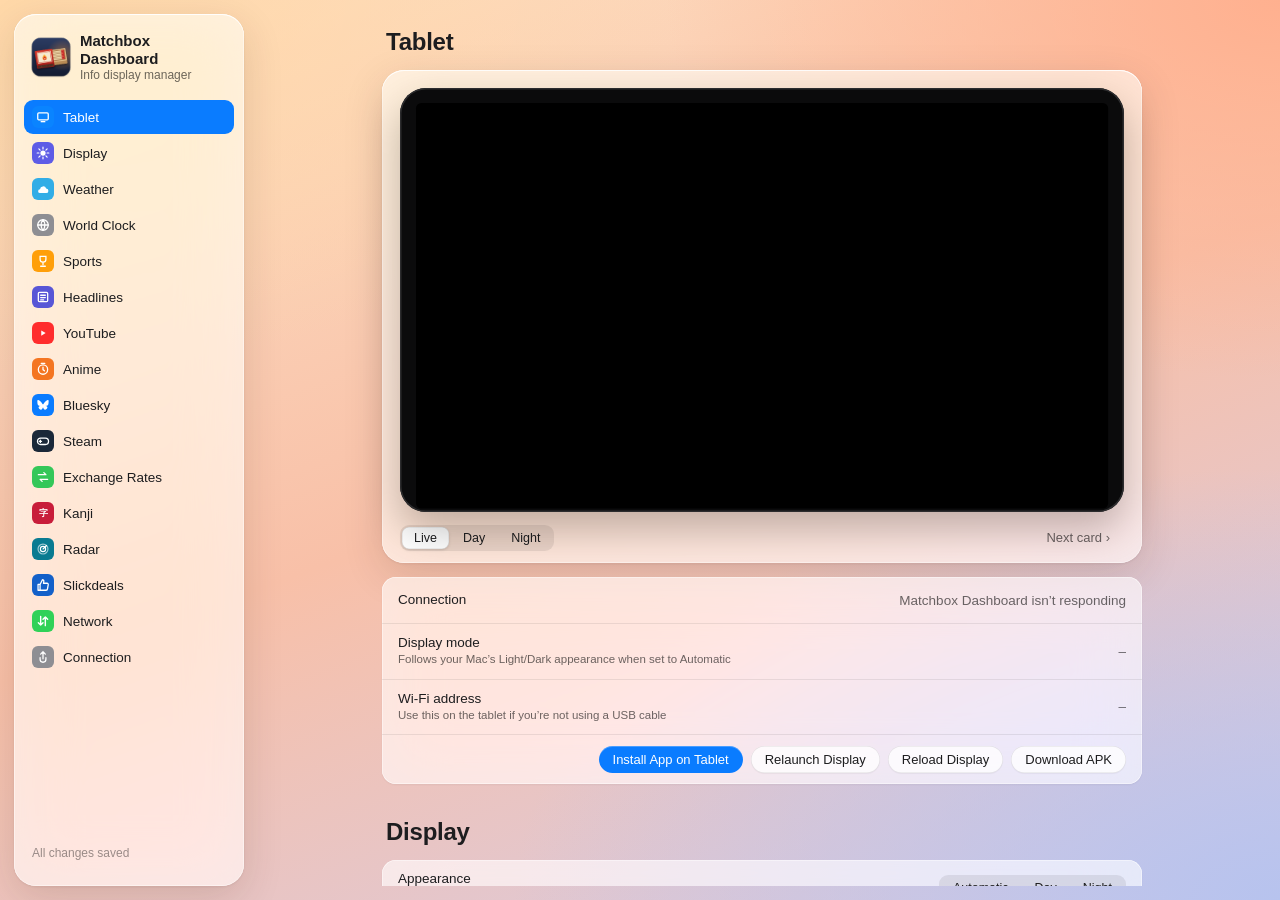
==== web/manager/index.html @ abdc673b "Matchbox Dashboard: Mac menu bar app and Fire tablet info display Swift menu bar app that serves liv" ====
<!doctype html>
<html lang="en">
<head>
<meta charset="utf-8">
<meta name="viewport" content="width=device-width, initial-scale=1">
<title>Matchbox Dashboard</title>
<link rel="icon" href="icon.png">
<link rel="stylesheet" href="manager.css">
</head>
<body>
<div class="wall"></div>
<div class="app">
  <aside class="sidebar glass">
    <div class="brand">
      <img class="logo" src="icon.png" alt="">
      <div><div class="brand-name">Matchbox Dashboard</div><div class="brand-sub" id="brand-sub">Info display manager</div></div>
    </div>
    <nav>
      <a href="#tablet" class="on"><span class="nico" style="background:#0a84ff">􀟜</span>Tablet</a>
      <a href="#display"><span class="nico" style="background:#5e5ce6">􀏞</span>Display</a>
      <a href="#weather"><span class="nico" style="background:#32ade6">􀇕</span>Weather</a>
      <a href="#worldclock"><span class="nico" style="background:#8e8e93"></span>World Clock</a>
      <a href="#sports"><span class="nico" style="background:#ff9f0a">􀛸</span>Sports</a>
      <a href="#news"><span class="nico" style="background:#5856d6"></span>Headlines</a>
      <a href="#youtube"><span class="nico" style="background:#ff2d2d"></span>YouTube</a>
      <a href="#anime"><span class="nico" style="background:#f47521"></span>Anime</a>
      <a href="#bluesky"><span class="nico" style="background:#0a7cff"></span>Bluesky</a>
      <a href="#steam"><span class="nico" style="background:#1b2838"></span>Steam</a>
      <a href="#exchange"><span class="nico" style="background:#34c759"></span>Exchange Rates</a>
      <a href="#kanji"><span class="nico" style="background:#c81d3a"></span>Kanji</a>
      <a href="#radar"><span class="nico" style="background:#0a7b91"></span>Radar</a>
      <a href="#slickdeals"><span class="nico" style="background:#1360c9"></span>Slickdeals</a>
      <a href="#network"><span class="nico" style="background:#30d158">􀤆</span>Network</a>
      <a href="#connection"><span class="nico" style="background:#8e8e93">􀉣</span>Connection</a>
    </nav>
    <div class="side-foot" id="saved">All changes saved</div>
  </aside>

  <main class="content">
    <!-- Tablet / status -->
    <section id="tablet">
      <h1>Tablet</h1>
      <div class="preview-wrap glass">
        <div class="bezel"><iframe id="preview" src="/display/" title="Display preview" tabindex="-1"></iframe></div>
        <div class="preview-bar">
          <div class="seg" id="preview-theme">
            <button data-v="" class="on">Live</button><button data-v="day">Day</button><button data-v="night">Night</button>
          </div>
          <button class="btn ghost" id="btn-next">Next card ›</button>
        </div>
      </div>

      <div class="group">
        <div class="row"><div class="lbl">Connection<div class="hint" id="usb-hint"></div></div><div class="val" id="usb-status">Checking…</div></div>
        <div class="row"><div class="lbl">Display mode<div class="hint">Follows your Mac’s Light/Dark appearance when set to Automatic</div></div><div class="val" id="mode-status">–</div></div>
        <div class="row"><div class="lbl">Wi-Fi address<div class="hint">Use this on the tablet if you’re not using a USB cable</div></div><div class="val mono" id="wifi-url">–</div></div>
        <div class="row actions">
          <button class="btn primary" data-action="install">Install App on Tablet</button>
          <button class="btn" data-action="launch">Relaunch Display</button>
          <button class="btn" data-action="reload">Reload Display</button>
          <a class="btn" href="/download/MatchboxDashboard.apk" id="apk-link">Download APK</a>
        </div>
        <div class="row note" id="action-msg" hidden></div>
      </div>
    </section>

    <!-- Display -->
    <section id="display">
      <h1>Display</h1>
      <div class="group">
        <div class="row"><div class="lbl">Appearance<div class="hint">Night mode is an ultra high-contrast black theme</div></div>
          <div class="seg" data-key="theme"><button data-v="auto">Automatic</button><button data-v="day">Day</button><button data-v="night">Night</button></div></div>
        <div class="row"><div class="lbl">Compact metrics<div class="hint">Mac metrics take the left quarter of the screen instead of half, giving the clock and cards more room</div></div><label class="switch"><input type="checkbox" data-key="compact"><i></i></label></div>
        <div class="row"><div class="lbl">24-hour clock</div><label class="switch"><input type="checkbox" data-key="clock24h"><i></i></label></div>
        <div class="row"><div class="lbl">Rotate cards every<div class="hint">Weather, scores and headlines take turns on the right half</div></div>
          <div class="slider"><input type="range" min="6" max="60" step="1" data-key="cycleSeconds" data-num><span class="out" data-out="cycleSeconds" data-suffix=" s"></span></div></div>
        <div class="row"><div class="lbl">Show weather</div><label class="switch"><input type="checkbox" data-key="cards.weather"><i></i></label></div>
        <div class="row"><div class="lbl">Show sports scores</div><label class="switch"><input type="checkbox" data-key="cards.sports"><i></i></label></div>
        <div class="row"><div class="lbl">Show headlines</div><label class="switch"><input type="checkbox" data-key="cards.news"><i></i></label></div>
        <div class="row"><div class="lbl">Show YouTube uploads</div><label class="switch"><input type="checkbox" data-key="cards.youtube"><i></i></label></div>
        <div class="row"><div class="lbl">Show anime countdowns</div><label class="switch"><input type="checkbox" data-key="cards.anime"><i></i></label></div>
        <div class="row"><div class="lbl">Show Bluesky posts</div><label class="switch"><input type="checkbox" data-key="cards.bluesky"><i></i></label></div>
        <div class="row"><div class="lbl">Show Steam wishlist releases</div><label class="switch"><input type="checkbox" data-key="cards.steamUpcoming"><i></i></label></div>
        <div class="row"><div class="lbl">Show Steam wishlist deals</div><label class="switch"><input type="checkbox" data-key="cards.steamDeals"><i></i></label></div>
        <div class="row"><div class="lbl">Show recent Steam achievements</div><label class="switch"><input type="checkbox" data-key="cards.steamAchievements"><i></i></label></div>
        <div class="row"><div class="lbl">Show achievements within reach</div><label class="switch"><input type="checkbox" data-key="cards.steamClosest"><i></i></label></div>
        <div class="row"><div class="lbl">Show Steam news for your games</div><label class="switch"><input type="checkbox" data-key="cards.steamNews"><i></i></label></div>
        <div class="row"><div class="lbl">Show exchange rates</div><label class="switch"><input type="checkbox" data-key="cards.fx"><i></i></label></div>
        <div class="row"><div class="lbl">Show kanji of the hour</div><label class="switch"><input type="checkbox" data-key="cards.kanji"><i></i></label></div>
        <div class="row"><div class="lbl">Show rain radar</div><label class="switch"><input type="checkbox" data-key="cards.radar"><i></i></label></div>
        <div class="row"><div class="lbl">Show Slickdeals</div><label class="switch"><input type="checkbox" data-key="cards.slickdeals"><i></i></label></div>
        <div class="row"><div class="lbl">Use the Mac’s San Francisco font<div class="hint">Streams SF Pro from this Mac to the tablet. Turn off to use the tablet’s own font.</div></div><label class="switch"><input type="checkbox" data-key="useMacFont"><i></i></label></div>
      </div>
      <h2>Day mode colors</h2>
      <div class="group">
        <div class="row"><div class="lbl">Colors<div class="hint">The night theme always stays pure black</div></div>
          <div class="seg" data-key="dayColors.mode" id="day-mode"><button data-v="wallpaper">Match Wallpaper</button><button data-v="custom">Custom</button><button data-v="golden">Golden Gate</button></div></div>
        <div class="row day-opt" data-for="wallpaper">
          <img class="wp-thumb" id="wp-thumb" alt="">
          <div class="lbl"><span id="wp-name">Your wallpaper</span><div class="hint">Re-sampled automatically when you change your wallpaper</div>
            <div class="swatches" id="wp-swatches"></div></div>
          <button class="btn" data-action="wallpaper">Resample</button>
        </div>
        <div class="row day-opt" data-for="custom">
          <div class="lbl">Color<div class="hint">Matchbox Dashboard builds a soft gradient around this color</div></div>
          <div class="presets" id="presets"></div>
          <input type="color" class="color" data-key="dayColors.custom">
        </div>
      </div>

      <h2>Screen brightness</h2>
      <div class="group">
        <div class="row"><div class="lbl">Day<div class="hint">Leave on Auto to use the tablet’s own setting</div></div>
          <div class="slider"><input type="range" min="-0.05" max="1" step="0.05" data-key="brightness.day" data-num data-bright><span class="out" data-out="brightness.day" data-bright></span></div></div>
        <div class="row"><div class="lbl">Night</div>
          <div class="slider"><input type="range" min="-0.05" max="1" step="0.05" data-key="brightness.night" data-num data-bright><span class="out" data-out="brightness.night" data-bright></span></div></div>
      </div>
    </section>

    <!-- Weather -->
    <section id="weather">
      <h1>Weather</h1>
      <div class="group">
        <div class="row"><div class="lbl">Location<div class="hint" id="loc-current"></div></div>
          <div class="search"><input type="search" id="loc-q" placeholder="Search for a city" autocomplete="off"><div class="results" id="loc-results"></div></div></div>
        <div class="row"><div class="lbl">Units</div>
          <div class="seg" data-key="units"><button data-v="imperial">°F · mph</button><button data-v="metric">°C · km/h</button></div></div>
        <div class="row note err" data-err="weather" hidden></div>
      </div>
    </section>

    <!-- World clock -->
    <section id="worldclock">
      <h1>World Clock</h1>
      <div class="group">
        <div class="row"><div class="lbl">Add a city<div class="hint">Tap the clock on the tablet to see these, along with your home time</div></div>
          <div class="search"><input type="search" id="wc-q" placeholder="Search for a city" autocomplete="off"><div class="results" id="wc-results"></div></div></div>
      </div>
      <h2>Cities (up to 5)</h2>
      <div class="group" id="wc-list"></div>
    </section>

    <!-- Sports -->
    <section id="sports">
      <h1>Sports</h1>
      <div class="group">
        <div class="row col"><div class="lbl">Leagues</div><div class="chips" id="leagues"></div></div>
        <div class="row"><div class="lbl">Favorite teams<div class="hint">Abbreviations or names, comma-separated — e.g. SF, GSW, Giants</div></div>
          <input type="text" class="field" id="favorites" placeholder="SF, GS, Warriors"></div>
        <div class="row"><div class="lbl">Only show favorite teams</div><label class="switch"><input type="checkbox" data-key="sports.onlyFavorites"><i></i></label></div>
        <div class="row"><div class="lbl">Include final scores</div><label class="switch"><input type="checkbox" data-key="sports.includeFinals"><i></i></label></div>
        <div class="row"><div class="lbl">Games per card</div>
          <div class="slider"><input type="range" min="2" max="5" step="1" data-key="sports.maxPerCard" data-num><span class="out" data-out="sports.maxPerCard"></span></div></div>
        <div class="row note err" data-err="sports" hidden></div>
      </div>
      <p class="foot">Scores and TV networks come from ESPN’s public scoreboard and refresh every 30 seconds while games are live.</p>
    </section>

    <!-- Headlines -->
    <section id="news">
      <h1>Headlines</h1>
      <div class="group" id="feeds"></div>
      <div class="group">
        <div class="row add-feed">
          <input type="text" class="field" id="feed-name" placeholder="Name (optional)">
          <input type="url" class="field grow" id="feed-url" placeholder="https://example.com/feed.xml">
          <button class="btn primary" id="feed-add">Add Feed</button>
        </div>
        <div class="row"><div class="lbl">Headlines per card</div>
          <div class="slider"><input type="range" min="2" max="4" step="1" data-key="headlinesPerCard" data-num><span class="out" data-out="headlinesPerCard"></span></div></div>
        <div class="row note err" data-err="news" hidden></div>
      </div>
    </section>

    <!-- YouTube -->
    <section id="youtube">
      <h1>YouTube</h1>
      <div class="group">
        <div class="row add-feed">
          <input type="text" class="field grow" id="yt-add" placeholder="Channel URL, @handle or channel ID">
          <button class="btn primary" id="yt-add-btn">Add Channel</button>
        </div>
        <div class="row col">
          <div class="lbl">Import your subscriptions from YouTube
            <ol class="steps">
              <li>Open <a href="https://www.youtube.com/feed/channels" target="_blank" rel="noopener">youtube.com/feed/channels</a> while signed in.</li>
              <li>Scroll to the very bottom so every channel loads (holding the <b>End</b> key helps).</li>
              <li>Press <b>⌘A</b> then <b>⌘C</b>, come back here and paste with <b>⌘V</b>.</li>
            </ol>
          </div>
          <textarea class="field paste" id="yt-paste" placeholder="Paste your YouTube channels page here"></textarea>
          <div class="paste-bar"><span class="hint" id="yt-paste-info"></span>
            <button class="btn primary" id="yt-paste-btn" disabled>Import Channels</button></div>
        </div>
        <div class="row"><div class="lbl">Have a Google Takeout file?<div class="hint">Pick <code>subscriptions.csv</code> from <b>YouTube and YouTube Music › subscriptions</b></div></div>
          <label class="btn">Choose subscriptions.csv…<input type="file" id="yt-import" accept=".csv,text/csv" hidden></label></div>
        <div class="row"><div class="lbl">Show uploads from the last</div>
          <div class="slider"><input type="range" min="1" max="30" step="1" data-key="youtube.maxAgeDays" data-num><span class="out" data-out="youtube.maxAgeDays" data-suffix=" days"></span></div></div>
        <div class="row"><div class="lbl">Hide Shorts</div><label class="switch"><input type="checkbox" data-key="youtube.hideShorts"><i></i></label></div>
        <div class="row note err" data-err="youtube" hidden></div>
      </div>
      <h2 id="yt-count">Channels</h2>
      <div class="group" id="yt-channels"></div>
      <p class="foot">Matchbox Dashboard reads each channel’s public upload feed, so no Google sign-in is needed. The newest uploads across all channels are shown first.</p>
    </section>

    <!-- Anime -->
    <section id="anime">
      <h1>Anime</h1>
      <div class="group">
        <div class="row"><div class="lbl">Add a show<div class="hint">Search currently airing and upcoming anime</div></div>
          <div class="search"><input type="search" id="an-q" placeholder="Search anime" autocomplete="off"><div class="results wide" id="an-results"></div></div></div>
        <div class="row"><div class="lbl">AniList username<div class="hint">Optional: also follow everything on your AniList Watching and Planning lists</div></div>
          <input type="text" class="field" data-key="anime.anilistUser" data-lazy placeholder="Not linked"></div>
        <div class="row"><div class="lbl">Crunchyroll release delay<div class="hint">Countdowns use the Japanese broadcast time. Crunchyroll simulcasts usually appear shortly after, so add a delay if you want the countdown to match.</div></div>
          <div class="slider"><input type="range" min="0" max="240" step="15" data-key="anime.delayMinutes" data-num><span class="out" data-out="anime.delayMinutes" data-suffix=" min"></span></div></div>
        <div class="row note err" data-err="anime" hidden></div>
      </div>
      <h2>Following</h2>
      <div class="group" id="an-shows"></div>
      <p class="foot">Schedules come from AniList’s public API. Shows streaming on Crunchyroll are marked in orange.</p>
    </section>

    <!-- Bluesky -->
    <section id="bluesky">
      <h1>Bluesky</h1>
      <div class="group">
        <div class="row add-feed">
          <input type="text" class="field grow" id="bs-add" placeholder="@handle or bsky.app profile link">
          <button class="btn primary" id="bs-add-btn">Add Account</button>
        </div>
        <div class="row"><div class="lbl">Include reposts</div><label class="switch"><input type="checkbox" data-key="bluesky.includeReposts"><i></i></label></div>
        <div class="row note err" data-err="bluesky" hidden></div>
      </div>
      <h2>Accounts</h2>
      <div class="group" id="bs-list"></div>
      <p class="foot">Shows the newest posts from these accounts (no replies). Bluesky posts are public, so no sign-in is needed. Add your own handle to see your posts.</p>
    </section>

    <!-- Steam -->
    <section id="steam">
      <h1>Steam</h1>
      <div class="group">
        <div class="row add-feed">
          <input type="text" class="field grow" id="st-profile" placeholder="steamcommunity.com/id/yourname or your SteamID">
          <button class="btn primary" id="st-btn">Connect</button>
        </div>
        <div class="row"><div class="lbl">Wishlist<div class="hint" id="st-status">Not connected</div></div>
          <button class="btn danger" id="st-disconnect" hidden>Disconnect</button></div>
        <div class="row"><div class="lbl">Web API key<div class="hint" id="st-key-status">Needed for achievements and news. Get a free key at <a href="https://steamcommunity.com/dev/apikey" target="_blank" rel="noopener">steamcommunity.com/dev/apikey</a> (any domain name works).</div></div>
          <input type="password" class="field" id="st-key" placeholder="Paste key" autocomplete="off" style="width:180px"><button class="btn" id="st-key-btn">Save</button></div>
        <div class="row note err" data-err="steamActivity" hidden></div>
        <div class="row"><div class="lbl">Only show deals of at least</div>
          <div class="slider"><input type="range" min="0" max="90" step="5" data-key="steam.minDiscount" data-num><span class="out" data-out="steam.minDiscount" data-suffix="% off"></span></div></div>
        <div class="row note err" data-err="steam" hidden></div>
      </div>
      <p class="foot">Your wishlist needs to be public: in Steam, open <b>Profile › Edit Profile › Privacy Settings</b> and set <b>Game details</b> to Public. Release dates and prices come from the Steam store and refresh every 30 minutes.</p>
    </section>

    <!-- Exchange rates -->
    <section id="exchange">
      <h1>Exchange Rates</h1>
      <div class="group">
        <div class="row"><div class="lbl">Add a pair</div>
          <select class="field" id="fx-from" style="width:150px"></select><span style="color:var(--text-2)">→</span><select class="field" id="fx-to" style="width:150px"></select>
          <button class="btn primary" id="fx-add">Add</button></div>
        <div class="row note err" data-err="fx" hidden></div>
      </div>
      <h2>Pairs (up to 4)</h2>
      <div class="group" id="fx-list"></div>
      <p class="foot">Reference rates from the European Central Bank (via Frankfurter), published each business day around 4 PM Central European Time. Each pair gets its own card with a 30-day chart.</p>
    </section>

    <!-- Kanji -->
    <section id="kanji">
      <h1>Kanji</h1>
      <div class="group">
        <div class="row"><div class="lbl">Level<div class="hint">A new kanji every hour from this set, with readings, example words and an animated stroke order</div></div>
          <select class="field" id="kj-level" style="width:230px">
            <option value="jlpt-5">JLPT N5 (beginner)</option><option value="jlpt-4">JLPT N4</option><option value="jlpt-3">JLPT N3</option>
            <option value="jlpt-2">JLPT N2</option><option value="jlpt-1">JLPT N1 (advanced)</option>
            <option value="grade-1">School grade 1</option><option value="grade-2">School grade 2</option><option value="grade-3">School grade 3</option>
            <option value="grade-4">School grade 4</option><option value="grade-5">School grade 5</option><option value="grade-6">School grade 6</option>
            <option value="kyouiku">All elementary school kanji</option><option value="joyo">All Jōyō kanji (2,136)</option><option value="jinmeiyo">Jinmeiyō (name) kanji</option>
          </select></div>
        <div class="row note err" data-err="kanji" hidden></div>
      </div>
      <p class="foot">Kanji data from kanjiapi.dev (KANJIDIC and JMdict); stroke order from KanjiVG. Tap the card on the tablet for a QR code to the full entry on Jisho.</p>
    </section>

    <!-- Radar -->
    <section id="radar">
      <h1>Radar</h1>
      <div class="group">
        <div class="row"><div class="lbl">Use the weather location<div class="hint" id="rd-weather"></div></div><label class="switch"><input type="checkbox" data-key="radar.useWeatherLocation"><i></i></label></div>
        <div class="row" id="rd-pick"><div class="lbl">Radar location<div class="hint" id="rd-current"></div></div>
          <div class="search"><input type="search" id="rd-q" placeholder="Search for a place" autocomplete="off"><div class="results" id="rd-results"></div></div></div>
        <div class="row"><div class="lbl">Zoom</div>
          <div class="slider"><input type="range" min="3" max="7" step="1" data-key="radar.zoom" data-num><span class="out" id="rd-zoom-out"></span></div></div>
        <div class="row note err" data-err="radar" hidden></div>
      </div>
      <p class="foot">Live precipitation from RainViewer, updated every 10 minutes and looped over the last two hours. RainViewer’s free maps go up to zoom level 7 (about a 150-mile-wide view on the tablet).</p>
    </section>

    <!-- Slickdeals -->
    <section id="slickdeals">
      <h1>Slickdeals</h1>
      <div class="group">
        <div class="row"><div class="lbl">Frontpage deals<div class="hint">Hand-picked by Slickdeals’ editors</div></div><label class="switch"><input type="checkbox" data-key="slickdeals.frontpage"><i></i></label></div>
        <div class="row"><div class="lbl">Popular deals<div class="hint">Trending with the community</div></div><label class="switch"><input type="checkbox" data-key="slickdeals.popular"><i></i></label></div>
        <div class="row col"><div class="lbl">Categories</div><div class="chips" id="sd-cats"></div></div>
        <div class="row add-feed">
          <input type="text" class="field grow" id="sd-add" placeholder="Search for anything, e.g. “mechanical keyboard”">
          <button class="btn primary" id="sd-add-btn">Add Search</button>
        </div>
        <div class="row note err" data-err="slickdeals" hidden></div>
      </div>
      <h2>Your searches</h2>
      <div class="group" id="sd-list"></div>
      <p class="foot">Each category is a Slickdeals search, newest deals first. Checked every 10 minutes.</p>
    </section>

    <!-- Network -->
    <section id="network">
      <h1>Network</h1>
      <div class="group">
        <div class="row"><div class="lbl">Live throughput<div class="hint">Measured on your Mac’s primary interface</div></div><div class="val" id="net-live">–</div></div>
        <div class="row"><div class="lbl">Last speed test<div class="hint" id="st-when"></div></div><div class="val" id="st-result">–</div></div>
        <div class="row"><div class="lbl">Run speed tests automatically<div class="hint">Uses macOS networkQuality — each run uses some bandwidth</div></div><label class="switch"><input type="checkbox" data-key="speedTest.enabled"><i></i></label></div>
        <div class="row"><div class="lbl">Every</div>
          <div class="slider"><input type="range" min="15" max="360" step="15" data-key="speedTest.intervalMinutes" data-num><span class="out" data-out="speedTest.intervalMinutes" data-suffix=" min"></span></div></div>
        <div class="row actions"><button class="btn" data-action="speedtest">Run Speed Test Now</button><button class="btn" data-action="refresh">Refresh Weather, Scores &amp; News</button></div>
      </div>
    </section>

    <!-- Connection -->
    <section id="connection">
      <h1>Connection</h1>
      <div class="group">
        <div class="row"><div class="lbl">Set up USB automatically<div class="hint">Runs <code>adb reverse</code> so the tablet reaches this Mac over the cable</div></div><label class="switch"><input type="checkbox" data-key="adb.autoReverse"><i></i></label></div>
        <div class="row"><div class="lbl">Open the display when the tablet is plugged in</div><label class="switch"><input type="checkbox" data-key="adb.autoLaunch"><i></i></label></div>
        <div class="row"><div class="lbl">Use any Android device<div class="hint">Off = only Amazon Fire tablets are set up, so other Android devices on this Mac are left alone</div></div><label class="switch"><input type="checkbox" data-key="adb.anyDevice"><i></i></label></div>
        <div class="row"><div class="lbl">Allow tablets on Wi-Fi<div class="hint">Off = USB only. The manager is always restricted to this Mac.</div></div><label class="switch"><input type="checkbox" data-key="allowNetwork"><i></i></label></div>
        <div class="row"><div class="lbl">Port</div><input type="number" class="field small" data-key="port" data-num data-lazy min="1024" max="65535"></div>
        <div class="row"><div class="lbl">adb location<div class="hint" id="adb-found"></div></div><input type="text" class="field" data-key="adb.path" data-lazy placeholder="Auto-detect"></div>
      </div>
      <details class="help glass">
        <summary>First-time tablet setup</summary>
        <ol>
          <li>On the Fire tablet open <b>Settings › Device Options › About Fire Tablet</b> and tap <b>Serial Number</b> 7 times.</li>
          <li>Go back to <b>Device Options › Developer Options</b> and turn on <b>USB debugging</b>.</li>
          <li>Install adb on this Mac if needed: <code>brew install android-platform-tools</code>.</li>
          <li>Connect the tablet with a USB cable and tap <b>Allow</b> on the “Allow USB debugging?” prompt (check “Always allow”).</li>
          <li>Click <b>Install App on Tablet</b> above. The display opens automatically and starts whenever the tablet boots or is plugged in.</li>
        </ol>
        <p>No cable? Download the APK on the tablet’s Silk browser from the Wi-Fi address shown above, install it, then long-press the top-left corner of the display to enter that address.</p>
      </details>
      <div class="row-btns"><button class="btn danger" id="reset">Reset All Settings</button></div>
      <p class="foot" id="config-path"></p>
    </section>
  </main>
</div>
<div class="toast" id="toast"></div>
<script src="/display/palette.js"></script>
<script src="manager.js"></script>
</body>
</html>
---- web/manager/manager.css ----
:root {
  color-scheme: light dark;
  --font: -apple-system, BlinkMacSystemFont, "SF Pro Text", "Helvetica Neue", sans-serif;
  --text: #1d1d1f; --text-2: rgba(0,0,0,.58); --text-3: rgba(0,0,0,.40);
  --panel: rgba(255,255,255,.62); --panel-solid: #fff; --rim: rgba(255,255,255,.85);
  --line: rgba(0,0,0,.08); --field: rgba(255,255,255,.8); --field-line: rgba(0,0,0,.12);
  --accent: #0a7cff; --danger: #e5322d; --ok: #1f9e48; --warn: #d97a00;
  --shadow: 0 12px 40px rgba(60,30,10,.14), 0 1px 3px rgba(60,30,10,.08);
  --wall: radial-gradient(90% 70% at 0% 0%, var(--w-tl, #ffd8a8) 0%, transparent 60%),
          radial-gradient(80% 70% at 100% 0%, var(--w-tr, #ffb08f) 0%, transparent 60%),
          radial-gradient(100% 80% at 100% 100%, var(--w-br, #b7c3ee) 0%, transparent 60%),
          linear-gradient(160deg, var(--w-base-1, #ffe1c2), var(--w-base-2, #f8c0a8) 50%, var(--w-base-3, #d6cbe6));
}
@media (prefers-color-scheme: dark) {
  :root {
    --text: #f5f5f7; --text-2: rgba(255,255,255,.66); --text-3: rgba(255,255,255,.45);
    --panel: rgba(40,40,44,.62); --panel-solid: #1c1c1e; --rim: rgba(255,255,255,.16);
    --line: rgba(255,255,255,.09); --field: rgba(255,255,255,.07); --field-line: rgba(255,255,255,.14);
    --accent: #3d9bff; --danger: #ff5b55; --ok: #3ee66b; --warn: #ffb84d;
    --shadow: 0 12px 40px rgba(0,0,0,.5);
    --wall: radial-gradient(90% 70% at 0% 0%, #4a2a1c 0%, transparent 60%),
            radial-gradient(80% 70% at 100% 0%, #3d1f2b 0%, transparent 60%),
            radial-gradient(100% 80% at 100% 100%, #1d2547 0%, transparent 60%),
            linear-gradient(160deg, #1a1412, #120f16);
  }
}
* { box-sizing: border-box; }
html, body { margin: 0; height: 100%; font-family: var(--font); color: var(--text); font-size: 13px; -webkit-font-smoothing: antialiased; }
body { background: #f2e6dc; }
@media (prefers-color-scheme: dark) { body { background: #121014; } }
.wall { position: fixed; inset: 0; background: var(--wall); z-index: -1; }

.glass {
  background: var(--panel);
  -webkit-backdrop-filter: blur(30px) saturate(180%); backdrop-filter: blur(30px) saturate(180%);
  border-radius: 22px; box-shadow: var(--shadow), inset 0 1px 0 var(--rim), inset 0 0 0 .5px var(--rim);
}

.app { display: grid; grid-template-columns: 230px 1fr; gap: 14px; height: 100vh; padding: 14px; }
.sidebar { position: sticky; top: 14px; height: calc(100vh - 28px); padding: 18px 10px; display: flex; flex-direction: column; }
.brand { display: flex; align-items: center; gap: 10px; padding: 0 8px 18px; }
.logo { width: 48px; height: 48px; margin: -5px; flex: none; }   /* icon.png has the macOS 10% margin */
.brand-name { font-size: 15px; font-weight: 700; line-height: 1.2; }
.brand-sub { font-size: 12px; color: var(--text-2); }
nav { display: flex; flex-direction: column; gap: 2px; }
nav a { display: flex; align-items: center; gap: 9px; padding: 6px 8px; border-radius: 9px; color: var(--text); text-decoration: none; font-size: 13.5px; font-weight: 500; }
nav a:hover { background: var(--line); }
nav a.on { background: var(--accent); color: #fff; }
.nico { width: 22px; height: 22px; border-radius: 6px; display: grid; place-items: center; color: #fff; flex: none; }
.nico svg { width: 14px; height: 14px; }
.side-foot { margin-top: auto; padding: 8px; font-size: 12px; color: var(--text-3); }
.side-foot.busy { color: var(--accent); }

.content { overflow-y: auto; padding: 4px 18px 80px; scroll-behavior: smooth; scroll-padding-top: 10px; }
.content section { max-width: 760px; margin: 0 auto 34px; }
h1 { font-size: 24px; font-weight: 700; margin: 10px 4px 14px; letter-spacing: -.01em; }
h2 { font-size: 13px; font-weight: 600; color: var(--text-2); margin: 22px 14px 8px; }

.group { background: var(--panel); -webkit-backdrop-filter: blur(30px) saturate(180%); backdrop-filter: blur(30px) saturate(180%);
         border-radius: 14px; box-shadow: inset 0 0 0 .5px var(--rim), 0 1px 2px rgba(0,0,0,.05); margin-bottom: 12px; overflow: visible; }
.row { display: flex; align-items: center; gap: 16px; padding: 11px 16px; min-height: 46px; border-top: .5px solid var(--line); }
.row:first-child { border-top: 0; }
.row.col { flex-direction: column; align-items: stretch; gap: 10px; }
.lbl { flex: 1; font-size: 13.5px; font-weight: 500; }
.hint { font-size: 11.5px; color: var(--text-2); font-weight: 400; margin-top: 2px; line-height: 1.35; }
.val { font-size: 13.5px; color: var(--text-2); text-align: right; }
.val.mono, code { font-family: ui-monospace, "SF Mono", Menlo, monospace; font-size: 12.5px; }
code { background: var(--line); padding: 1px 5px; border-radius: 5px; }
.note { font-size: 12.5px; color: var(--text-2); white-space: pre-wrap; }
.note.err { color: var(--danger); }
.actions { flex-wrap: wrap; gap: 8px; justify-content: flex-end; }
.foot { font-size: 12px; color: var(--text-3); margin: 6px 14px; }
.dot { display: inline-block; width: 8px; height: 8px; border-radius: 50%; margin-right: 6px; vertical-align: 1px; background: var(--text-3); }
.dot.ok { background: var(--ok); } .dot.warn { background: var(--warn); } .dot.bad { background: var(--danger); }

.btn { appearance: none; border: 0; font: inherit; font-size: 13px; font-weight: 500; padding: 6px 14px; border-radius: 999px; cursor: default;
       background: var(--field); color: var(--text); box-shadow: inset 0 0 0 .5px var(--field-line), 0 1px 1px rgba(0,0,0,.05); text-decoration: none; display: inline-block; }
.btn:hover { filter: brightness(.97); }
.btn:active { filter: brightness(.92); }
.btn.primary { background: var(--accent); color: #fff; box-shadow: inset 0 1px 0 rgba(255,255,255,.25); }
.btn.danger { color: var(--danger); }
.btn.ghost { background: transparent; box-shadow: none; color: var(--text-2); }
.btn[disabled] { opacity: .5; }
.row-btns { display: flex; justify-content: flex-end; margin: 8px 4px; }

.seg { display: inline-flex; background: var(--line); border-radius: 9px; padding: 2px; gap: 2px; flex: none; }
.seg button { appearance: none; border: 0; background: transparent; font: inherit; font-size: 12.5px; font-weight: 500; color: var(--text); padding: 4px 12px; border-radius: 7px; }
.seg button.on { background: var(--panel-solid); box-shadow: 0 1px 3px rgba(0,0,0,.15), inset 0 0 0 .5px var(--field-line); }

.switch { position: relative; width: 38px; height: 22px; flex: none; }
.switch input { opacity: 0; position: absolute; inset: 0; margin: 0; z-index: 1; }
.switch i { position: absolute; inset: 0; border-radius: 11px; background: var(--field-line); transition: background .2s; }
.switch i::after { content: ""; position: absolute; left: 2px; top: 2px; width: 18px; height: 18px; border-radius: 50%; background: #fff;
                   box-shadow: 0 1px 3px rgba(0,0,0,.3); transition: transform .2s; }
.switch input:checked + i { background: var(--ok); }
.switch input:checked + i::after { transform: translateX(16px); }

.slider { display: flex; align-items: center; gap: 10px; flex: none; }
.slider input { width: 200px; accent-color: var(--accent); }
.slider .out { min-width: 52px; text-align: right; color: var(--text-2); font-variant-numeric: tabular-nums; }

.field { font: inherit; font-size: 13px; padding: 6px 10px; border-radius: 8px; border: 0; background: var(--field); color: var(--text);
         box-shadow: inset 0 0 0 .5px var(--field-line); width: 260px; outline: none; }
.field:focus { box-shadow: inset 0 0 0 .5px var(--field-line), 0 0 0 3px color-mix(in srgb, var(--accent) 35%, transparent); }
.field.small { width: 90px; }
.field.grow { flex: 1; width: auto; }
.add-feed .field:first-child { width: 160px; }

.search { position: relative; }
.search input { font: inherit; width: 260px; padding: 6px 10px; border-radius: 8px; border: 0; background: var(--field); color: var(--text); box-shadow: inset 0 0 0 .5px var(--field-line); outline: none; }
.results { position: absolute; right: 0; top: calc(100% + 6px); width: 320px; z-index: 10; display: none; background: var(--panel-solid);
           border-radius: 12px; box-shadow: var(--shadow), inset 0 0 0 .5px var(--field-line); padding: 4px; }
.results.open { display: block; }
.results div { padding: 7px 10px; border-radius: 8px; font-size: 13px; }
.results div:hover, .results div.sel { background: var(--accent); color: #fff; }
.results div small { display: block; opacity: .7; font-size: 11.5px; }

.chips { display: flex; flex-wrap: wrap; gap: 6px; }
.chips label { display: inline-flex; align-items: center; gap: 6px; padding: 5px 12px; border-radius: 999px; background: var(--field);
               box-shadow: inset 0 0 0 .5px var(--field-line); font-size: 12.5px; font-weight: 500; }
.chips label.on { background: var(--accent); color: #fff; box-shadow: none; }
.chips input { display: none; }

.feed .lbl b { font-weight: 600; }
.feed .url { font-size: 11.5px; color: var(--text-2); word-break: break-all; }
.feed .x { appearance: none; border: 0; background: transparent; color: var(--text-3); font-size: 18px; line-height: 1; padding: 2px 6px; }
.feed .x:hover { color: var(--danger); }
.feed .mv { appearance: none; border: 0; background: transparent; color: var(--text-3); font-size: 12px; padding: 2px 4px; }

/* Live preview of the 1024×600 tablet */
.preview-wrap { padding: 18px 18px 12px; margin-bottom: 14px; }
.bezel { position: relative; width: 100%; aspect-ratio: 1024 / 600; border-radius: 26px; background: #0b0b0c; padding: 2.2%;
         box-shadow: 0 18px 40px rgba(0,0,0,.25), inset 0 0 0 1.5px #2c2c2e; overflow: hidden; }
.bezel iframe { position: absolute; left: 2.2%; top: 3.6%; width: 1024px; height: 600px; border: 0; border-radius: 8px; transform-origin: 0 0; pointer-events: none; background: #000; }
.preview-bar { display: flex; align-items: center; justify-content: space-between; margin-top: 12px; }

.help { padding: 6px 18px; margin: 14px 0; font-size: 13px; line-height: 1.5; }
.help summary { font-weight: 600; padding: 8px 0; cursor: default; }
.help ol { padding-left: 20px; margin: 4px 0 8px; }
.help p { color: var(--text-2); }

.toast { position: fixed; left: 50%; bottom: 22px; transform: translate(-50%, 20px); opacity: 0; transition: all .3s;
         background: var(--panel-solid); padding: 10px 18px; border-radius: 999px; box-shadow: var(--shadow); font-weight: 500; pointer-events: none; }
.toast.show { opacity: 1; transform: translate(-50%, 0); }

/* Day colors */
.day-opt[hidden] { display: none; }
.wp-thumb { width: 112px; height: 68px; border-radius: 8px; object-fit: cover; flex: none; background: var(--line);
            box-shadow: inset 0 0 0 .5px var(--field-line), 0 1px 3px rgba(0,0,0,.15); }
.swatches { display: flex; gap: 5px; margin-top: 7px; }
.swatches i { display: block; width: 22px; height: 22px; border-radius: 6px; box-shadow: inset 0 0 0 .5px rgba(0,0,0,.15); }
.swatches i.pastel { border-radius: 50%; }
.swatches .arrow { color: var(--text-3); font-size: 12px; align-self: center; margin: 0 3px; }
.presets { display: flex; gap: 7px; }
.presets button { appearance: none; border: 0; width: 20px; height: 20px; border-radius: 50%; padding: 0;
                  box-shadow: inset 0 0 0 .5px rgba(0,0,0,.2); }
.presets button.on { box-shadow: 0 0 0 2px var(--panel-solid), 0 0 0 4px var(--accent); }
.color { appearance: none; -webkit-appearance: none; width: 44px; height: 28px; border: 0; padding: 0; border-radius: 8px;
         background: transparent; box-shadow: inset 0 0 0 .5px var(--field-line); }
.color::-webkit-color-swatch-wrapper { padding: 3px; }
.color::-webkit-color-swatch { border: 0; border-radius: 6px; }

/* YouTube + anime lists */
.results.wide { width: 380px; max-height: 420px; overflow-y: auto; }
.results .an-res { display: flex; gap: 10px; align-items: center; }
.results .an-res img { width: 34px; height: 48px; border-radius: 5px; object-fit: cover; flex: none; background: var(--line); }
.results .an-res .cr, .media-row .cr { color: #f47521; font-weight: 600; }
.results div.sel .cr, .results div:hover .cr { color: #fff; }
.media-row { gap: 12px; }
.media-row img { width: 40px; height: 56px; border-radius: 6px; object-fit: cover; flex: none; background: var(--line); }
.media-row .x { appearance: none; border: 0; background: transparent; color: var(--text-3); font-size: 18px; line-height: 1; padding: 2px 6px; }
.media-row .x:hover { color: var(--danger); }
.yt-list { max-height: 360px; overflow-y: auto; }

.row[hidden] { display: none; }

/* Let search dropdowns float above the following groups (each glass group is its own stacking context). */
.group { position: relative; }
.group:focus-within, .group:has(.results.open) { z-index: 20; }
.media-row .mv { appearance: none; border: 0; background: transparent; color: var(--text-3); font-size: 12px; padding: 2px 4px; }

/* Paste-from-YouTube import */
.steps { margin: 6px 0 0; padding-left: 20px; font-size: 12.5px; font-weight: 400; color: var(--text-2); line-height: 1.6; }
.steps a { color: var(--accent); }
.field.paste { width: 100%; height: 96px; resize: vertical; font-size: 12px; line-height: 1.4; }
.paste-bar { display: flex; align-items: center; gap: 12px; justify-content: flex-end; }
.paste-bar .hint { margin-right: auto; }
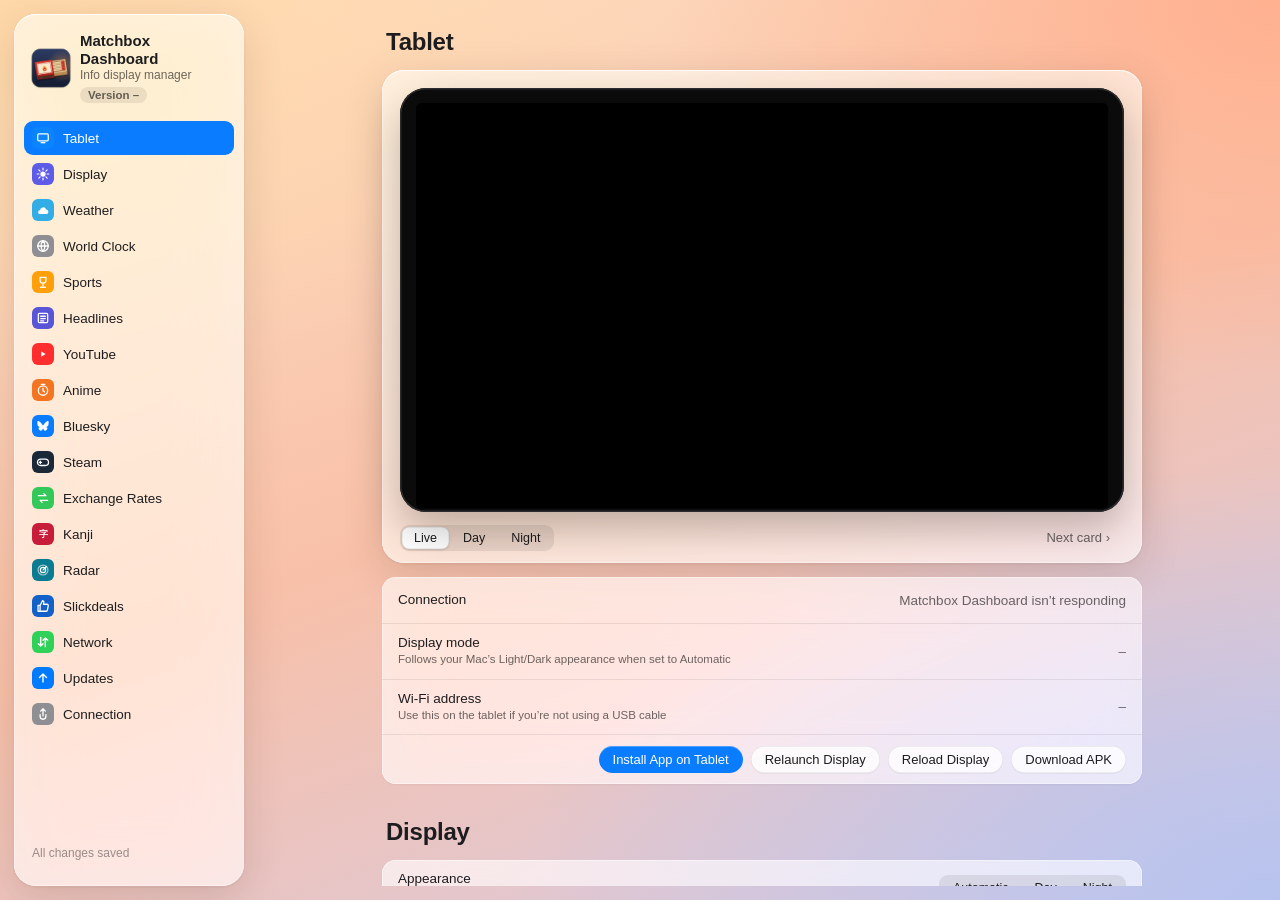
==== commit 8fb7cfce: "Add built-in updater and update notices (1.3.0) The Mac app checks GitHub releases at launch and eve" ====
--- a/web/manager/index.html
+++ b/web/manager/index.html
@@ -13,7 +13,8 @@
   <aside class="sidebar glass">
     <div class="brand">
       <img class="logo" src="icon.png" alt="">
-      <div><div class="brand-name">Matchbox Dashboard</div><div class="brand-sub" id="brand-sub">Info display manager</div></div>
+      <div><div class="brand-name">Matchbox Dashboard</div><div class="brand-sub" id="brand-sub">Info display manager</div>
+        <a class="ver-pill" id="ver-pill" href="#updates" title="Updates">Version –</a></div>
     </div>
     <nav>
       <a href="#tablet" class="on"><span class="nico" style="background:#0a84ff">􀟜</span>Tablet</a>
@@ -31,12 +32,20 @@
       <a href="#radar"><span class="nico" style="background:#0a7b91"></span>Radar</a>
       <a href="#slickdeals"><span class="nico" style="background:#1360c9"></span>Slickdeals</a>
       <a href="#network"><span class="nico" style="background:#30d158">􀤆</span>Network</a>
+      <a href="#updates"><span class="nico" style="background:#007aff"></span>Updates<span class="nav-badge" id="nav-upd" hidden>1</span></a>
       <a href="#connection"><span class="nico" style="background:#8e8e93">􀉣</span>Connection</a>
     </nav>
     <div class="side-foot" id="saved">All changes saved</div>
   </aside>
 
   <main class="content">
+    <div class="upd-banner glass" id="upd-banner" hidden>
+      <span class="upd-ico">↑</span>
+      <div class="upd-txt"><b id="upd-title"></b><span id="upd-sub">You have version –</span></div>
+      <a class="btn ghost" id="upd-notes" href="#updates">What’s New</a>
+      <button class="btn primary" data-upd="install">Install and Relaunch</button>
+      <button class="upd-x" id="upd-dismiss" aria-label="Dismiss" title="Hide until the next version">×</button>
+    </div>
     <!-- Tablet / status -->
     <section id="tablet">
       <h1>Tablet</h1>
@@ -115,6 +124,27 @@
         <div class="row"><div class="lbl">Night</div>
           <div class="slider"><input type="range" min="-0.05" max="1" step="0.05" data-key="brightness.night" data-num data-bright><span class="out" data-out="brightness.night" data-bright></span></div></div>
       </div>
+
+      <h2>Screen timeout</h2>
+      <div class="group">
+        <div class="row"><div class="lbl">Tablet screen<div class="hint">Over USB the Mac switches the screen off right away. Over Wi‑Fi the page goes black and the tablet’s own screen timeout turns it off.</div></div>
+          <div class="seg" data-key="screen.mode"><button data-v="always">Always On</button><button data-v="timeout">After Inactivity</button><button data-v="screensaver">With Screen Saver</button></div></div>
+        <div class="row dep" data-dep="screen.mode=timeout"><div class="lbl">Turn off after<div class="hint">Minutes without a touch. Press the tablet’s power button to wake it.</div></div>
+          <select class="field" data-key="screen.timeoutMinutes" data-num style="width:150px">
+            <option value="1">1 minute</option><option value="2">2 minutes</option><option value="5">5 minutes</option><option value="10">10 minutes</option>
+            <option value="15">15 minutes</option><option value="30">30 minutes</option><option value="60">1 hour</option><option value="120">2 hours</option></select></div>
+        <div class="row dep" data-dep="screen.mode=screensaver"><div class="lbl">Follows the Mac’s screen saver<div class="hint">The screen turns off when the screen saver starts and back on when it stops (over USB). The lock screen alone doesn’t turn it off.</div></div></div>
+      </div>
+
+      <h2>Claude Code usage</h2>
+      <div class="group">
+        <div class="row"><div class="lbl">Show Claude tile<div class="hint">Adds a metrics tile with context left in your latest Claude Code session, tokens used today and this week, and the time to your weekly reset. Read from Claude Code’s logs on this Mac.</div></div><label class="switch"><input type="checkbox" data-key="claude.enabled"><i></i></label></div>
+        <div class="row"><div class="lbl">Weekly limit resets<div class="hint">Claude shows the day and time under Settings › Usage. The Mac has no way to look it up.</div></div>
+          <select class="field" data-key="claude.resetDay" data-num style="width:150px">
+            <option value="-1">Not set</option><option value="0">Sunday</option><option value="1">Monday</option><option value="2">Tuesday</option><option value="3">Wednesday</option>
+            <option value="4">Thursday</option><option value="5">Friday</option><option value="6">Saturday</option></select>
+          <input type="time" class="field" data-key="claude.resetTime" data-lazy style="width:130px"></div>
+      </div>
     </section>
 
     <!-- Weather -->
@@ -334,12 +364,29 @@
     </section>
 
     <!-- Connection -->
+    <section id="updates">
+      <h1>Updates</h1>
+      <div class="group">
+        <div class="row"><div class="lbl">Installed version<div class="hint" id="upd-where"></div></div><div class="val ver-big" id="upd-current">–</div></div>
+        <div class="row"><div class="lbl">Latest release<div class="hint" id="upd-checked">Not checked yet</div></div><div class="val" id="upd-latest">–</div></div>
+        <div class="row"><div class="lbl">Check for updates automatically<div class="hint">Looks at the project’s GitHub releases when the app opens and every 6 hours. Nothing is installed until you choose to.</div></div><label class="switch"><input type="checkbox" data-key="updates.check"><i></i></label></div>
+        <div class="row actions">
+          <button class="btn" data-upd="check">Check Now</button>
+          <button class="btn primary" data-upd="install" hidden>Install and Relaunch</button>
+          <span class="upd-progress" id="upd-progress" hidden><i></i></span>
+          <span class="hint" id="upd-msg"></span>
+        </div>
+      </div>
+      <details class="help glass" id="upd-notes-box" hidden><summary id="upd-notes-sum">What’s new</summary><div class="notes" id="upd-notes-body"></div></details>
+      <p class="foot">Updates come from <a href="https://github.com/taxfraud311/matchbox-dashboard/releases" target="_blank">github.com/taxfraud311/matchbox-dashboard</a>. The download is checked against GitHub’s SHA-256 checksum before it replaces the app. A tablet connected over USB gets the new tablet app automatically after the Mac updates.</p>
+    </section>
+
     <section id="connection">
       <h1>Connection</h1>
       <div class="group">
         <div class="row"><div class="lbl">Set up USB automatically<div class="hint">Runs <code>adb reverse</code> so the tablet reaches this Mac over the cable</div></div><label class="switch"><input type="checkbox" data-key="adb.autoReverse"><i></i></label></div>
         <div class="row"><div class="lbl">Open the display when the tablet is plugged in</div><label class="switch"><input type="checkbox" data-key="adb.autoLaunch"><i></i></label></div>
-        <div class="row"><div class="lbl">Use any Android device<div class="hint">Off = only Amazon Fire tablets are set up, so other Android devices on this Mac are left alone</div></div><label class="switch"><input type="checkbox" data-key="adb.anyDevice"><i></i></label></div>
+        <div class="row"><div class="lbl">Use any Android device<div class="hint">Off = only Amazon Fire tablets and devices you’ve chosen are set up, so phones and TV boxes connected to this Mac are left alone</div></div><label class="switch"><input type="checkbox" data-key="adb.anyDevice"><i></i></label></div>
         <div class="row"><div class="lbl">Allow tablets on Wi-Fi<div class="hint">Off = USB only. The manager is always restricted to this Mac.</div></div><label class="switch"><input type="checkbox" data-key="allowNetwork"><i></i></label></div>
         <div class="row"><div class="lbl">Port</div><input type="number" class="field small" data-key="port" data-num data-lazy min="1024" max="65535"></div>
         <div class="row"><div class="lbl">adb location<div class="hint" id="adb-found"></div></div><input type="text" class="field" data-key="adb.path" data-lazy placeholder="Auto-detect"></div>
@@ -347,13 +394,14 @@
       <details class="help glass">
         <summary>First-time tablet setup</summary>
         <ol>
-          <li>On the Fire tablet open <b>Settings › Device Options › About Fire Tablet</b> and tap <b>Serial Number</b> 7 times.</li>
-          <li>Go back to <b>Device Options › Developer Options</b> and turn on <b>USB debugging</b>.</li>
+          <li>Turn on <b>Developer options</b> on the tablet: open <b>Settings › About tablet</b> and tap <b>Build number</b> 7 times. (Amazon Fire: <b>Settings › Device Options › About Fire Tablet</b>, tap <b>Serial Number</b> 7 times.)</li>
+          <li>In <b>Developer options</b>, turn on <b>USB debugging</b>.</li>
           <li>Install adb on this Mac if needed: <code>brew install android-platform-tools</code>.</li>
           <li>Connect the tablet with a USB cable and tap <b>Allow</b> on the “Allow USB debugging?” prompt (check “Always allow”).</li>
+          <li>Amazon Fire tablets are set up automatically. For any other tablet, click <b>Use</b> next to it under Connection in the Tablet section.</li>
           <li>Click <b>Install App on Tablet</b> above. The display opens automatically and starts whenever the tablet boots or is plugged in.</li>
         </ol>
-        <p>No cable? Download the APK on the tablet’s Silk browser from the Wi-Fi address shown above, install it, then long-press the top-left corner of the display to enter that address.</p>
+        <p>No cable? Download the APK in the tablet’s web browser from the Wi-Fi address shown above, install it, then long-press the top-left corner of the display to enter that address.</p>
       </details>
       <div class="row-btns"><button class="btn danger" id="reset">Reset All Settings</button></div>
       <p class="foot" id="config-path"></p>
--- a/web/manager/manager.css
+++ b/web/manager/manager.css
@@ -48,6 +48,28 @@
 nav a.on { background: var(--accent); color: #fff; }
 .nico { width: 22px; height: 22px; border-radius: 6px; display: grid; place-items: center; color: #fff; flex: none; }
 .nico svg { width: 14px; height: 14px; }
+.ver-pill { display: inline-block; margin-top: 5px; padding: 2px 8px; border-radius: 999px; font-size: 11.5px; font-weight: 600;
+            color: var(--text-2); background: var(--line); text-decoration: none; font-variant-numeric: tabular-nums; }
+.ver-pill.new { background: var(--accent); color: #fff; }
+.nav-badge { margin-left: auto; min-width: 18px; height: 18px; padding: 0 5px; border-radius: 9px; background: var(--danger); color: #fff;
+             font-size: 11px; font-weight: 700; display: grid; place-items: center; }
+nav a.on .nav-badge { background: #fff; color: var(--accent); }
+.nav-badge[hidden] { display: none; }
+.upd-banner { max-width: 760px; margin: 4px auto 14px; padding: 10px 10px 10px 14px;
+              display: flex; align-items: center; gap: 12px; border-radius: 16px; }
+.upd-banner[hidden] { display: none; }
+.upd-ico { width: 30px; height: 30px; flex: none; border-radius: 50%; background: var(--accent); color: #fff; display: grid; place-items: center; font-size: 17px; font-weight: 800; }
+.upd-txt { flex: 1; display: flex; flex-direction: column; font-size: 13.5px; line-height: 1.35; }
+.upd-txt span { font-size: 12px; color: var(--text-2); }
+.upd-x { appearance: none; border: 0; background: transparent; color: var(--text-2); font-size: 20px; width: 28px; height: 28px; border-radius: 50%; }
+.upd-x:hover { background: var(--line); }
+.ver-big { font-size: 17px; font-weight: 700; color: var(--text); font-variant-numeric: tabular-nums; }
+.upd-progress { width: 140px; height: 6px; border-radius: 3px; background: var(--line); overflow: hidden; }
+.upd-progress i { display: block; height: 100%; width: 0; background: var(--accent); transition: width .3s; }
+.upd-progress[hidden] { display: none; }
+.notes { padding: 0 16px 12px; font-size: 13px; line-height: 1.5; }
+.notes h4 { margin: 12px 0 4px; font-size: 13px; }
+.notes ul { margin: 4px 0; padding-left: 20px; }
 .side-foot { margin-top: auto; padding: 8px; font-size: 12px; color: var(--text-3); }
 .side-foot.busy { color: var(--accent); }
 
@@ -185,3 +207,4 @@
 .field.paste { width: 100%; height: 96px; resize: vertical; font-size: 12px; line-height: 1.4; }
 .paste-bar { display: flex; align-items: center; gap: 12px; justify-content: flex-end; }
 .paste-bar .hint { margin-right: auto; }
+.btn.small { padding: 3px 10px; font-size: 11.5px; margin-top: 5px; }
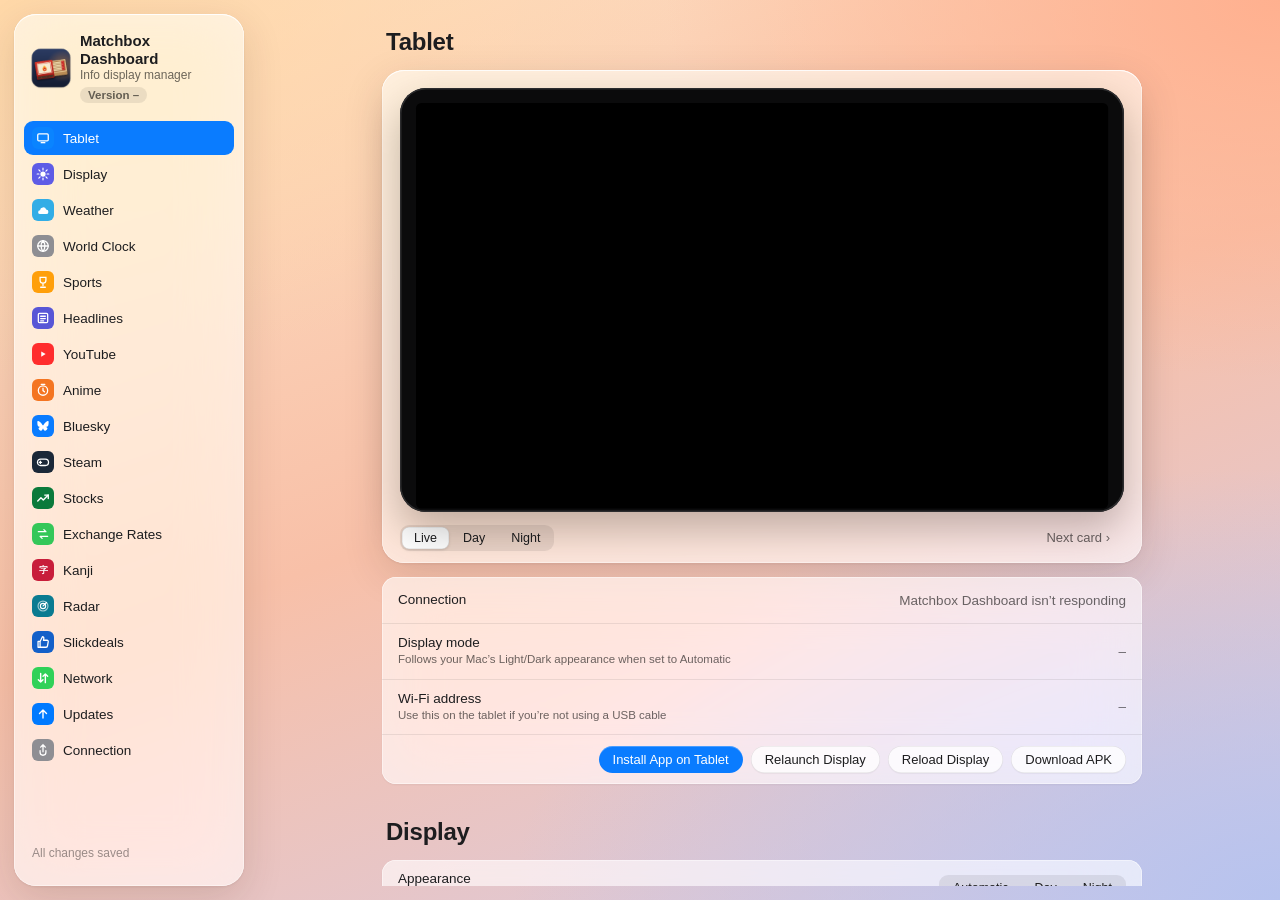
==== commit cdb8da31: "1.4.0: Claude limit tile, stock ticker card, sleep and connection fixes - Claude tile shows context " ====
--- a/web/manager/index.html
+++ b/web/manager/index.html
@@ -27,6 +27,7 @@
       <a href="#anime"><span class="nico" style="background:#f47521"></span>Anime</a>
       <a href="#bluesky"><span class="nico" style="background:#0a7cff"></span>Bluesky</a>
       <a href="#steam"><span class="nico" style="background:#1b2838"></span>Steam</a>
+      <a href="#stocks"><span class="nico" style="background:#0b7a3b"></span>Stocks</a>
       <a href="#exchange"><span class="nico" style="background:#34c759"></span>Exchange Rates</a>
       <a href="#kanji"><span class="nico" style="background:#c81d3a"></span>Kanji</a>
       <a href="#radar"><span class="nico" style="background:#0a7b91"></span>Radar</a>
@@ -94,6 +95,7 @@
         <div class="row"><div class="lbl">Show recent Steam achievements</div><label class="switch"><input type="checkbox" data-key="cards.steamAchievements"><i></i></label></div>
         <div class="row"><div class="lbl">Show achievements within reach</div><label class="switch"><input type="checkbox" data-key="cards.steamClosest"><i></i></label></div>
         <div class="row"><div class="lbl">Show Steam news for your games</div><label class="switch"><input type="checkbox" data-key="cards.steamNews"><i></i></label></div>
+        <div class="row"><div class="lbl">Show stock ticker</div><label class="switch"><input type="checkbox" data-key="cards.stocks"><i></i></label></div>
         <div class="row"><div class="lbl">Show exchange rates</div><label class="switch"><input type="checkbox" data-key="cards.fx"><i></i></label></div>
         <div class="row"><div class="lbl">Show kanji of the hour</div><label class="switch"><input type="checkbox" data-key="cards.kanji"><i></i></label></div>
         <div class="row"><div class="lbl">Show rain radar</div><label class="switch"><input type="checkbox" data-key="cards.radar"><i></i></label></div>
@@ -128,18 +130,22 @@
       <h2>Screen timeout</h2>
       <div class="group">
         <div class="row"><div class="lbl">Tablet screen<div class="hint">Over USB the Mac switches the screen off right away. Over Wi‑Fi the page goes black and the tablet’s own screen timeout turns it off.</div></div>
-          <div class="seg" data-key="screen.mode"><button data-v="always">Always On</button><button data-v="timeout">After Inactivity</button><button data-v="screensaver">With Screen Saver</button></div></div>
+          <div class="seg" data-key="screen.mode"><button data-v="always">Always On</button><button data-v="timeout">After Inactivity</button><button data-v="screensaver">With Mac Idle</button></div></div>
         <div class="row dep" data-dep="screen.mode=timeout"><div class="lbl">Turn off after<div class="hint">Minutes without a touch. Press the tablet’s power button to wake it.</div></div>
           <select class="field" data-key="screen.timeoutMinutes" data-num style="width:150px">
             <option value="1">1 minute</option><option value="2">2 minutes</option><option value="5">5 minutes</option><option value="10">10 minutes</option>
             <option value="15">15 minutes</option><option value="30">30 minutes</option><option value="60">1 hour</option><option value="120">2 hours</option></select></div>
-        <div class="row dep" data-dep="screen.mode=screensaver"><div class="lbl">Follows the Mac’s screen saver<div class="hint">The screen turns off when the screen saver starts and back on when it stops (over USB). The lock screen alone doesn’t turn it off.</div></div></div>
+        <div class="row dep" data-dep="screen.mode=screensaver"><div class="lbl">Follows the Mac<div class="hint">The screen turns off when the Mac’s screen saver starts, its displays go to sleep, or the Mac sleeps or logs out, and back on when the Mac is in use again (over USB). The lock screen alone doesn’t turn it off.</div></div></div>
       </div>
 
       <h2>Claude Code usage</h2>
       <div class="group">
-        <div class="row"><div class="lbl">Show Claude tile<div class="hint">Adds a metrics tile with context left in your latest Claude Code session, tokens used today and this week, and the time to your weekly reset. Read from Claude Code’s logs on this Mac.</div></div><label class="switch"><input type="checkbox" data-key="claude.enabled"><i></i></label></div>
-        <div class="row"><div class="lbl">Weekly limit resets<div class="hint">Claude shows the day and time under Settings › Usage. The Mac has no way to look it up.</div></div>
+        <div class="row"><div class="lbl">Show Claude tile<div class="hint">Adds a metrics tile for Claude Code on this Mac. Tap it on the tablet for tokens by day, session and model.</div></div><label class="switch"><input type="checkbox" data-key="claude.enabled"><i></i></label></div>
+        <div class="row"><div class="lbl">Tile shows<div class="hint">Context left in your latest session, or how much of your plan’s 5-hour or weekly limit you’ve used.</div></div>
+          <div class="seg" data-key="claude.tile"><button data-v="context">Context Left</button><button data-v="fiveHour">5-Hour Limit</button><button data-v="weekly">Weekly Limit</button></div></div>
+        <div class="row"><div class="lbl">Plan limits from Claude Code<div class="hint" id="cl-bridge-hint">Claude Code gives its status line your Pro or Max plan’s 5-hour and weekly usage. Connect adds a small status line script that saves those numbers for the dashboard and still runs the status line you already have. Disconnect puts it back.</div></div>
+          <button class="btn" id="cl-bridge">Connect</button></div>
+        <div class="row"><div class="lbl">Weekly limit resets<div class="hint">Filled in from Claude Code once connected and it has reported your limits. Otherwise set it from Claude’s Settings › Usage.</div></div>
           <select class="field" data-key="claude.resetDay" data-num style="width:150px">
             <option value="-1">Not set</option><option value="0">Sunday</option><option value="1">Monday</option><option value="2">Tuesday</option><option value="3">Wednesday</option>
             <option value="4">Thursday</option><option value="5">Friday</option><option value="6">Saturday</option></select>
@@ -288,6 +294,19 @@
     </section>
 
     <!-- Exchange rates -->
+    <section id="stocks">
+      <h1>Stocks</h1>
+      <div class="group">
+        <div class="row"><div class="lbl">Add a symbol<div class="hint">Company name or ticker: stocks, ETFs, indexes (S&amp;P 500, Nikkei 225…), crypto (BTC-USD) or currencies.</div></div>
+          <input type="text" class="field" id="stk-q" placeholder="Apple, NVDA, ^GSPC…" style="width:220px"><button class="btn primary" id="stk-search">Search</button></div>
+        <div id="stk-results"></div>
+        <div class="row note err" data-err="stocks" hidden></div>
+      </div>
+      <h2>Your symbols (up to 8, four per card)</h2>
+      <div class="group" id="stk-list"></div>
+      <p class="foot">Quotes from Yahoo Finance, updated every 30 seconds while a market is open (exchanges may delay quotes by up to 15–20 minutes) and every 15 minutes otherwise. Each line shows today’s price movement against yesterday’s close.</p>
+    </section>
+
     <section id="exchange">
       <h1>Exchange Rates</h1>
       <div class="group">
